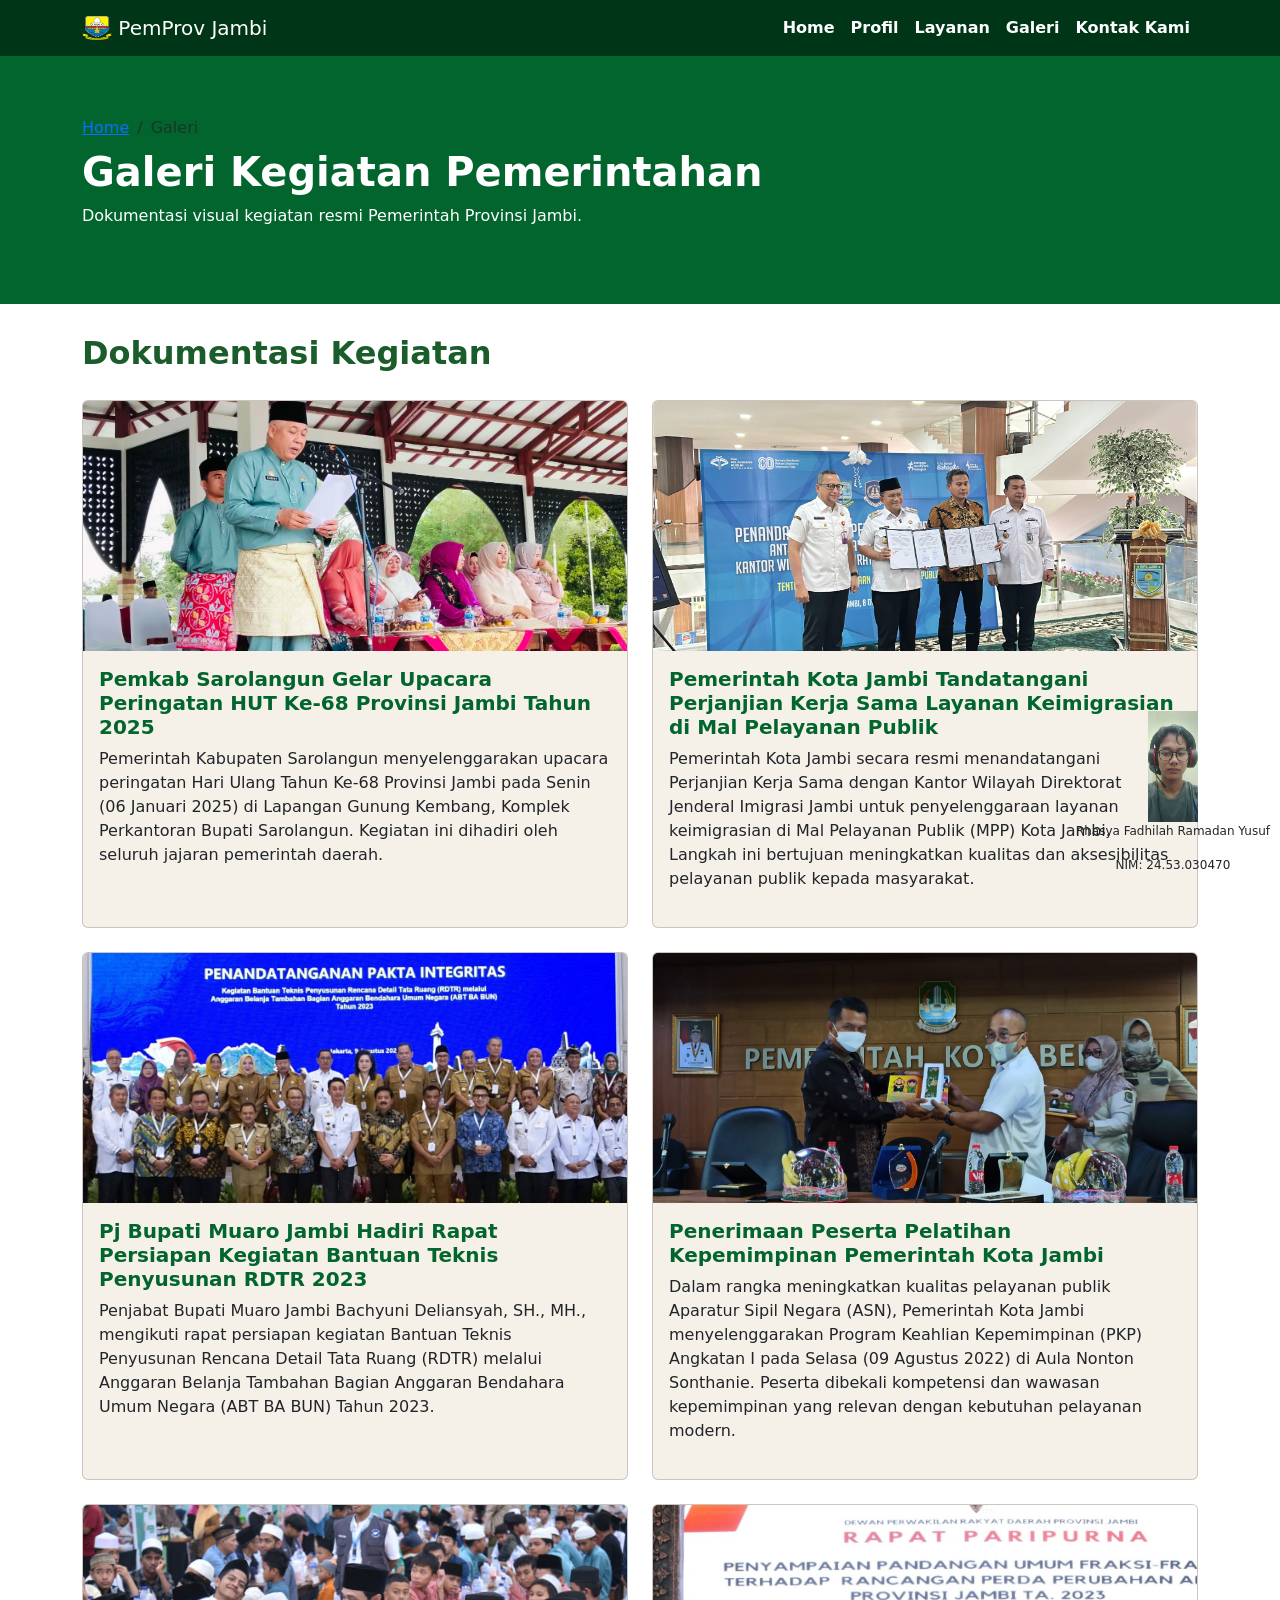
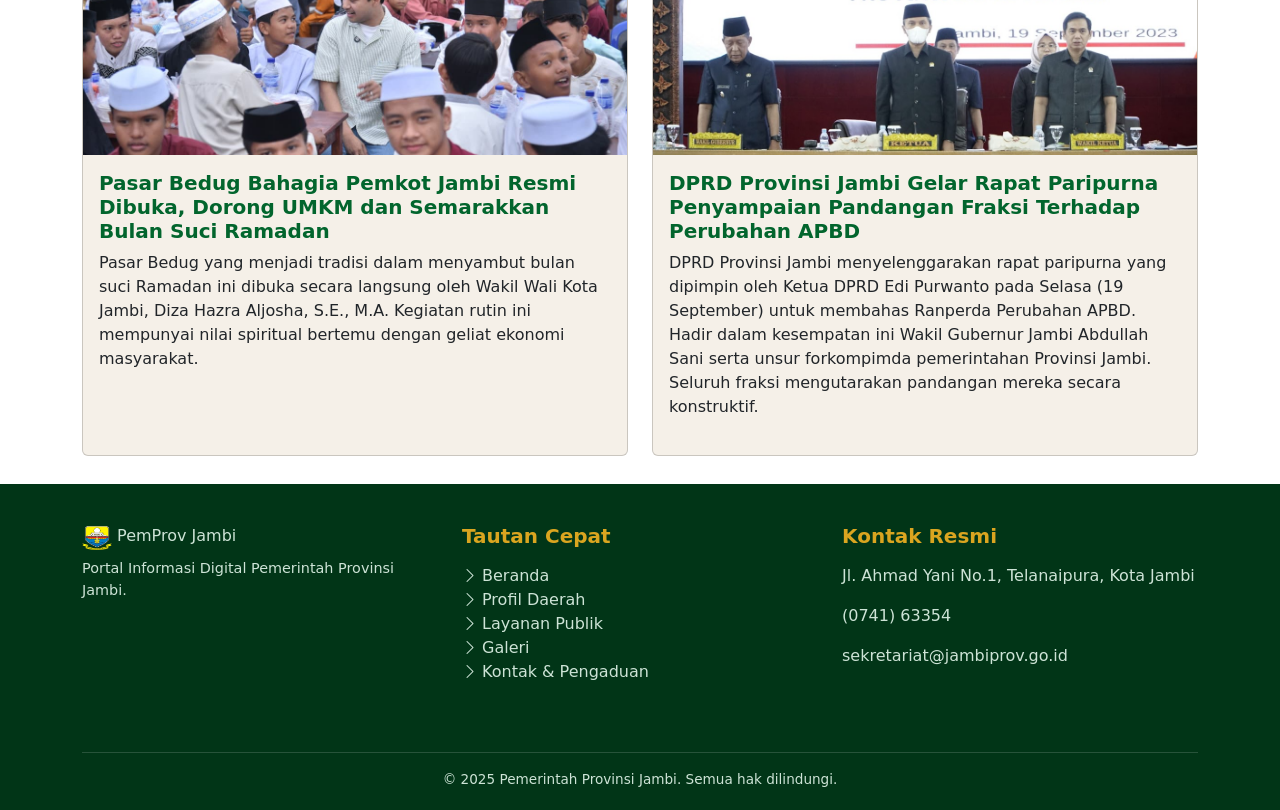
==== galeri.html @ 0cb3bbc1 "Add files via upload" ====
<!doctype html>
<html lang="en">

<head>

    <meta charset="utf-8">
    <meta name="viewport" content="width=device-width, initial-scale=1">
    <link href="https://cdn.jsdelivr.net/npm/bootstrap@5.0.2/dist/css/bootstrap.min.css" rel="stylesheet"
        integrity="sha384-EVSTQN3/azprG1Anm3QDgpJLIm9Nao0Yz1ztcQTwFspd3yD65VohhpuuCOmLASjC" crossorigin="anonymous">
    <link rel="stylesheet" href="style.css">
    <link rel="stylesheet" href="https://cdn.jsdelivr.net/npm/bootstrap-icons@1.11.3/font/bootstrap-icons.min.css">
     <link rel="shortcut icon" href="gambar/logo provinsi.png">
    <title>Galeri</title>
</head>

<body>
    <nav class="navbar navbar-expand-lg navbar-dark">
        <div class="container">
            <a class="navbar-brand" href="index.html">
                <img src="gambar/logo provinsi.png" alt="Logo" width="30" height="24"
                    class="d-inline-block align-text-top">
                PemProv Jambi
            </a>
            <button class="navbar-toggler" type="button" data-bs-toggle="collapse" data-bs-target="#navbarNav"
                aria-controls="navbarNav" aria-expanded="false" aria-label="Toggle navigation">
                <span class="navbar-toggler-icon"></span>
            </button>
            <div class="collapse navbar-collapse" id="navbarNav">
                <ul class="navbar-nav ms-auto">
                    <li class="nav-item">
                        <a class="nav-link" href="index.html">Home</a>
                    </li>
                    <li class="nav-item">
                        <a class="nav-link" href="profil.html">Profil</a>
                    </li>
                    <li class="nav-item">
                        <a class="nav-link" href="layanan.html">Layanan</a>
                    </li>
                    <li class="nav-item">
                        <a class="nav-link active" aria-current="page" href="galeri.html">Galeri</a>
                    </li>
                    <li class="nav-item">
                        <a class="nav-link" href="kontak.html">Kontak Kami</a>
                    </li>
                </ul>
            </div>
        </div>
    </nav>


    <div class="page-header">
        <div class="container">
            <nav aria-label="breadcrumb">
                <ol class="breadcrumb mb-2">
                    <li class="breadcrumb-item"><a href="index.html">Home</a></li>
                    <li class="breadcrumb-item active" aria-current="page">Galeri</li>
                </ol>
            </nav>
            
            <h1>Galeri Kegiatan Pemerintahan</h1>
            <p>Dokumentasi visual kegiatan resmi Pemerintah Provinsi Jambi.</p>
        </div>
    </div>

    <section class="Galeri-section">
        <div class="container">
            <h2 class="section-title">Dokumentasi Kegiatan</h2>

            <div class="row row-cols-1 row-cols-md-2 g-4">
                <div class="col">
                    <div class="card">
                        <img src="gambar/upacara.jpg" class="card-img-top" alt="Upacara HUT Provinsi Jambi">
                        <div class="card-body">
                            <h5 class="card-title">Pemkab Sarolangun Gelar Upacara Peringatan HUT Ke-68 Provinsi Jambi Tahun 2025</h5>
                            <p class="card-text">Pemerintah Kabupaten Sarolangun menyelenggarakan upacara peringatan Hari Ulang Tahun Ke-68 Provinsi Jambi pada Senin (06 Januari 2025) di Lapangan Gunung Kembang, Komplek Perkantoran Bupati Sarolangun. Kegiatan ini dihadiri oleh seluruh jajaran pemerintah daerah.</p>
                        </div>
                    </div>
                </div>
                <div class="col">
                    <div class="card">
                        <img src="gambar/Kerja sama MPP kota3.jpeg" class="card-img-top" alt="Kerja Sama MPP">
                        <div class="card-body">
                            <h5 class="card-title">Pemerintah Kota Jambi Tandatangani Perjanjian Kerja Sama Layanan Keimigrasian di Mal Pelayanan Publik</h5>
                            <p class="card-text">Pemerintah Kota Jambi secara resmi menandatangani Perjanjian Kerja Sama dengan Kantor Wilayah Direktorat Jenderal Imigrasi Jambi untuk penyelenggaraan layanan keimigrasian di Mal Pelayanan Publik (MPP) Kota Jambi. Langkah ini bertujuan meningkatkan kualitas dan aksesibilitas pelayanan publik kepada masyarakat.</p>
                        </div>
                    </div>
                </div>
                <div class="col">
                    <div class="card">
                        <img src="gambar/Rapat_Persiapan_Kegiatan_Bantuan_Teknis_Penyusunan_RDTR_Melalui_ABT_BA_BUN_Tahun_2023.jpg"
                            class="card-img-top" alt="Rapat Persiapan RDTR">
                        <div class="card-body">
                            <h5 class="card-title">Pj Bupati Muaro Jambi Hadiri Rapat Persiapan Kegiatan Bantuan Teknis Penyusunan RDTR 2023</h5>
                            <p class="card-text">Penjabat Bupati Muaro Jambi Bachyuni Deliansyah, SH., MH., mengikuti rapat persiapan kegiatan Bantuan Teknis Penyusunan Rencana Detail Tata Ruang (RDTR) melalui Anggaran Belanja Tambahan Bagian Anggaran Bendahara Umum Negara (ABT BA BUN) Tahun 2023.</p>
                        </div>
                    </div>
                </div>
                <div class="col">
                    <div class="card">
                        <img src="gambar/penerimaaan peserta.jpeg" class="card-img-top" alt="Penerimaan Peserta Pelatihan">
                        <div class="card-body">
                            <h5 class="card-title">Penerimaan Peserta Pelatihan Kepemimpinan Pemerintah Kota Jambi</h5>
                            <p class="card-text">Dalam rangka meningkatkan kualitas pelayanan publik Aparatur Sipil Negara (ASN), Pemerintah Kota Jambi menyelenggarakan Program Keahlian Kepemimpinan (PKP) Angkatan I pada Selasa (09 Agustus 2022) di Aula Nonton Sonthanie. Peserta dibekali kompetensi dan wawasan kepemimpinan yang relevan dengan kebutuhan pelayanan modern.</p>
                        </div>
                    </div>
                </div>
                <div class="col">
                    <div class="card">
                        <img src="gambar/pasar bedug.jpeg" class="card-img-top" alt="Pasar Bedug Bahagia">
                        <div class="card-body">
                            <h5 class="card-title">Pasar Bedug Bahagia Pemkot Jambi Resmi Dibuka, Dorong UMKM dan Semarakkan Bulan Suci Ramadan</h5>
                            <p class="card-text">Pasar Bedug yang menjadi tradisi dalam menyambut bulan suci Ramadan ini dibuka secara langsung oleh Wakil Wali Kota Jambi, Diza Hazra Aljosha, S.E., M.A. Kegiatan rutin ini mempunyai nilai spiritual bertemu dengan geliat ekonomi masyarakat.</p>
                        </div>
                    </div>
                </div>
                <div class="col">
                    <div class="card">
                        <img src="gambar/rapat jambi.jpg" class="card-img-top" alt="Rapat Paripurna DPRD">
                        <div class="card-body">
                            <h5 class="card-title">DPRD Provinsi Jambi Gelar Rapat Paripurna Penyampaian Pandangan Fraksi Terhadap Perubahan APBD</h5>
                            <p class="card-text">DPRD Provinsi Jambi menyelenggarakan rapat paripurna yang dipimpin oleh Ketua DPRD Edi Purwanto pada Selasa (19 September) untuk membahas Ranperda Perubahan APBD. Hadir dalam kesempatan ini Wakil Gubernur Jambi Abdullah Sani serta unsur forkompimda pemerintahan Provinsi Jambi. Seluruh fraksi mengutarakan pandangan mereka secara konstruktif.</p>
                        </div>
                    </div>
                </div>
            </div>
        </div>
    </section>

    
    <footer>
        <div class="container">
            <div class="row">
                <div class="col-md-4 mb-4">
                    <a class="navbar-brand" href="index.html">
                        <img src="gambar/logo provinsi.png" alt="Logo" width="30" height="24"
                            class="d-inline-block align-text-top">
                        PemProv Jambi </a>
                    <p class="mt-2" style="font-size:0.9rem; ">Portal Informasi Digital Pemerintah Provinsi Jambi.</p>
                </div>
                <div class="col-md-4 mb-4">
                    <h5>Tautan Cepat</h5>
                    <ul class="list-unstyled">
                        <li><a href="index.html"><i class="bi bi-chevron-right me-1"></i>Beranda</a></li>
                        <li><a href="profil.html"><i class="bi bi-chevron-right me-1"></i>Profil Daerah</a></li>
                        <li><a href="layanan.html"><i class="bi bi-chevron-right me-1"></i>Layanan Publik</a></li>
                        <li><a href="galeri.html"><i class="bi bi-chevron-right me-1"></i>Galeri</a></li>
                        <li><a href="kontak.html"><i class="bi bi-chevron-right me-1"></i>Kontak & Pengaduan</a></li>
                    </ul>
                </div>
                <div class="col-md-4 mb-4">
                    <h5>Kontak Resmi</h5>
                    <p>Jl. Ahmad Yani No.1, Telanaipura, Kota Jambi</p>
                    <p>(0741) 63354</p>
                    <p>sekretariat@jambiprov.go.id</p>
                </div>
            </div>
            <div class="copyright">© 2025 Pemerintah Provinsi Jambi. Semua hak dilindungi.</div>
        </div>
    </footer>
<div style="position:fixed; bottom:10px; right:10px; text-align:center;">
        <img src="gambar/foto gw.jpeg" width="50">
        <p style="font-size:12px;">Rhasya Fadhilah Ramadan Yusuf</p>
        <p style="font-size:12px;">NIM: 24.53.030470</p>
      </div>

    <script src="https://cdn.jsdelivr.net/npm/bootstrap@5.0.2/dist/js/bootstrap.bundle.min.js"
        integrity="sha384-MrcW6ZMFYlzcLA8Nl+NtUVF0sA7MsXsP1UyJoMp4YLEuNSfAP+JcXn/tWtIaxVXM"
        crossorigin="anonymous"></script>
</body>
</html>
---- style.css ----
.navbar {
    background-color: #013517;
}

.nav-item a {
    color: #fff;
    font-weight: bold;
}
.carousel-contain {
    height: 500px;
    background-color: #1a3a2a;
    
}

.carousel-item img {
  width: 100%;
  height: 500px;
  object-fit: cover;
  opacity: 0.55;
}

.carousel-caption {
  bottom: 60px;
  left: 50px;
  text-align: left;
  position: absolute;
  max-width: 50%;
}

.carousel-caption h2 {
    font-weight: bold;
}

.sambutan {
    background-color: #f5f0e8;
  
    padding: 60px;
}

.sambutan h2 {
    font-weight: bold;
    margin-bottom: 20px;
    color: #054621;
}

.page-header {
    background-color:#02652d;
    padding: 60px 0;
}

.page-header h1 {
    font-weight: bold;
    color: white;
}

.page-header p {
    color: white;
}

.section-title {
  color: #1a5c2a;
  font-weight: 700;
  margin-bottom: 8px;
  margin-top: 30px;
}

.lambang-section {
  background-color: #ffffff;
  padding: 18px;
  border-radius: 14px;
  box-shadow: 0 1px 8px rgba(0, 0, 0, 0.08);
  border: 1px solid rgba(2, 101, 45, 0.35);
  margin-top: 30px;
}

.lambang-title {
  font-weight: 700;
  font-size: 1.1rem;
  margin-bottom: 12px;
  border-bottom: none;
  padding-bottom: 0;
}

.lambang-subtitle {
  font-size: 1rem;
  font-weight: 700;
  color: #02652d;
}

.lambang-name {
  font-weight: 700;
  margin-bottom: 0.4rem;
}

.lambang-description {
  font-size: 0.92rem;
  color: #40514e;
  line-height: 1.4;
}

.lambang-table {
  margin: 0;
}

.lambang-table tbody tr td {
  padding: 4px 0;
}

.lambang-summary {
  padding-top: 10px;
  border-top: 1px solid rgba(2, 101, 45, 0.15);
}

.lambang-summary p {
  margin-bottom: 0.3rem;
  font-size: 0.92rem;
}

.lambang-summary strong {
  color: #02652d;
}

.visi-misi-section {
  background-color: #f5f0e8;
  padding: 60px 0;
}

.visi-kolom {
    padding: 32px;
    background-color: darkgreen;
    border-radius: 12px;
    height: 100%; 
}

.visi-kolom h4 {
    color: goldenrod;
    font-weight: bold;
}

.misi-kolom {
    padding: 32px;
    background-color: white;
    border-radius: 12px;
    height: 100%;
}

.misi-kolom h4 {
    color: goldenrod;
    font-weight: bold;
}

.misi-item {
  display: flex;
  gap: 12px;
  margin-bottom: 16px;
}

.misi-num {
  min-width: 32px;
  height: 32px;
  background-color: goldenrod;
  color: #fff;
  border-radius: 50%;
  display: flex;
  align-items: center;
  justify-content: center;
  font-weight: 700;
  font-size: 0.85rem;
}   

.wilayah-card {
  border: none;
  border-radius: 10px;
  box-shadow: 0 2px 10px rgba(0,0,0,0.07);
  transition: transform 0.2s;
}
.wilayah-card:hover {
  transform: translateY(-4px);
}
 .wilayah-card .card-header {
  background-color: #02652d;
  color: #fff;
  font-weight: 600;
  border-radius: 10px 10px 0 0 !important;
}
.stat-box {
  text-align: center;
  padding: 20px;
}
.stat-box .stat-num {
  font-size: 2.5rem;
  font-weight: 700;
  color: #02652d;
}
.stat-box .stat-label {
  color: #666;
  font-size: 0.9rem;
}

.tombol-galeri {
    display: flex;
    flex-wrap: wrap;
    gap: 20px;
    margin-top: 30px;
}

.Galeri-section .card {
    background-color: #f5f0e8;
    margin-top: 20px;
    height: 100%;
}

.Galeri-section .card-img-top {
    width: 100%;
    height: 250px;
    object-fit: cover;
}

.Galeri-section .card-body {
    display: flex;
    flex-direction: column;
    justify-content: flex-start;
}
.card{
    transition: 0.3s;
}

.card:hover{
    transform: translateY(-5px);
}

.card-title{
    font-weight: bold;
    color: #02652d;
}

.card-dinas {
  border: none;
  border-radius: 12px;
  box-shadow: 0 3px 14px rgba(0,0,0,0.09);
  transition: transform 0.25s, box-shadow 0.25s;
  overflow: hidden;
}
.card-dinas:hover {
  transform: translateY(-6px);
  box-shadow: 0 8px 24px rgba(0,0,0,0.14);
}
.card-dinas .card-body {
  padding: 28px;
}
.dinas-icon {
  width: 64px;
  height: 64px;
  border-radius: 16px;
  display: flex;
  align-items: center;
  justify-content: center;
  font-size: 1.8rem;
  color: #fff;
  margin-bottom: 16px;
}
.card-dinas h5 {
  color: var(--hijau-tua);
  font-weight: 700;
  margin-bottom: 8px;
}
.card-dinas p {
  font-size: 0.9rem;
  color: #555;
}

footer {
  background-color: #013517;
  color: #cde3d6;
  padding: 40px 0 20px;
}
footer h5 {
  color: goldenrod;
  font-weight: 700;
  margin-bottom: 16px;
}
footer a {
  color: #cde3d6;
  text-decoration: none;
}
footer a:hover {
  color: goldenrod;
}
footer .copyright {
  border-top: 1px solid rgba(255,255,255,0.15);
  margin-top: 28px;
  padding-top: 16px;
  font-size: 0.85rem;
  text-align: center;
}


.Galeri-section {
  padding-bottom: 48px; 
}

.Galeri-section .row {
  align-items: stretch; 
}

.Galeri-section .card {
  display: flex;
  flex-direction: column;
  height: 100%;
}



.form-card {
  background: #fff;
  border-radius: 14px;
  box-shadow: 0 4px 20px rgba(0,0,0,0.08);
  padding: 36px;
}
.form-label {
  font-weight: 600;
  color: #013517;
}
.form-control:focus,
.form-select:focus {
  border-color: #02652d;
  box-shadow: 0 0 0 0.2rem rgba(46,139,87,0.2);
}
.btn-kirim {
background-color: #013517;
  border: none;
  color: white;
  padding: 12px 32px;
  font-weight: 600;
  border-radius: 8px;
  font-size: 1rem;
  width: 100%;
  transition: opacity 0.2s;
}
.btn-kirim:hover {
  opacity: 0.88;
  color: #013517;
}
#alertSuccess { display: none; }


.info-card {
  background: linear-gradient(135deg, #013517, #02652d);
  border-radius: 14px;
  padding: 32px;
  color: #fff;
  height: 100%;
}
.info-card h4 {
  color: goldenrod;
  font-weight: 700;
  margin-bottom: 24px;
}
.info-item {
  display: flex;
  gap: 14px;
  margin-bottom: 20px;
  align-items: flex-start;
}
.info-icon {
  min-width: 42px;
  height: 42px;
  background: rgba(255,255,255,0.15);
  border-radius: 10px;
  display: flex;
  align-items: center;
  justify-content: center;
  font-size: 1.2rem;
}
.info-text strong {
  display: block;
  color: goldenrod;
  margin-bottom: 2px;
}
.info-text span {
  font-size: 0.9rem;
  color: #c8e8d4;
}
.sosmed-btn {
  display: inline-flex;
  align-items: center;
  gap: 8px;
  background: rgba(255,255,255,0.12);
  border: 1px solid rgba(255,255,255,0.25);
  border-radius: 8px;
  padding: 8px 14px;
  color: #fff;
  text-decoration: none;
  font-size: 0.85rem;
  transition: background 0.2s;
}
.sosmed-btn:hover {
  background: rgba(255,255,255,0.25);
  color: #fff;
}

.maps-section {
  background-color: beige;
  padding: 60px 0;
}
.maps-wrapper {
  border-radius: 14px;
  overflow: hidden;
  box-shadow: 0 4px 20px rgba(0,0,0,0.1);
}
.maps-wrapper iframe {
  width: 100%;
  height: 420px;
  border: none;
}
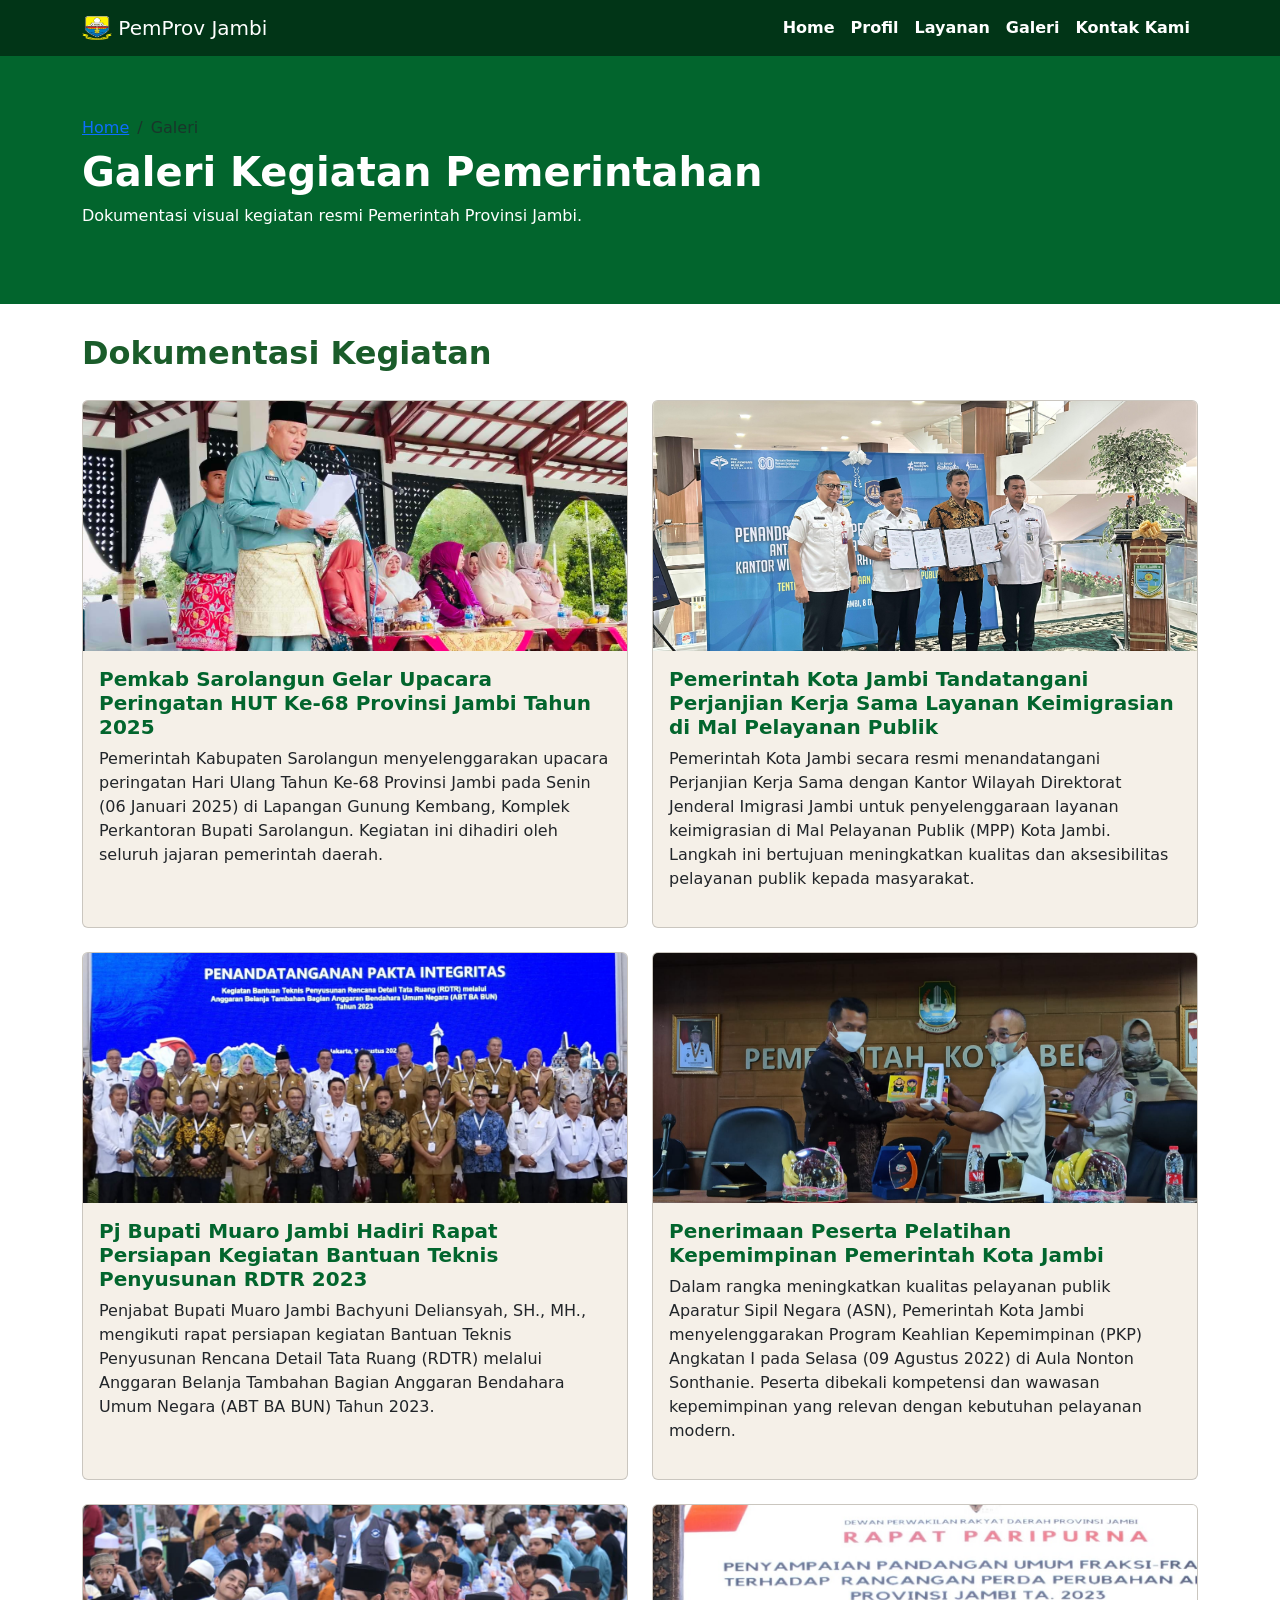
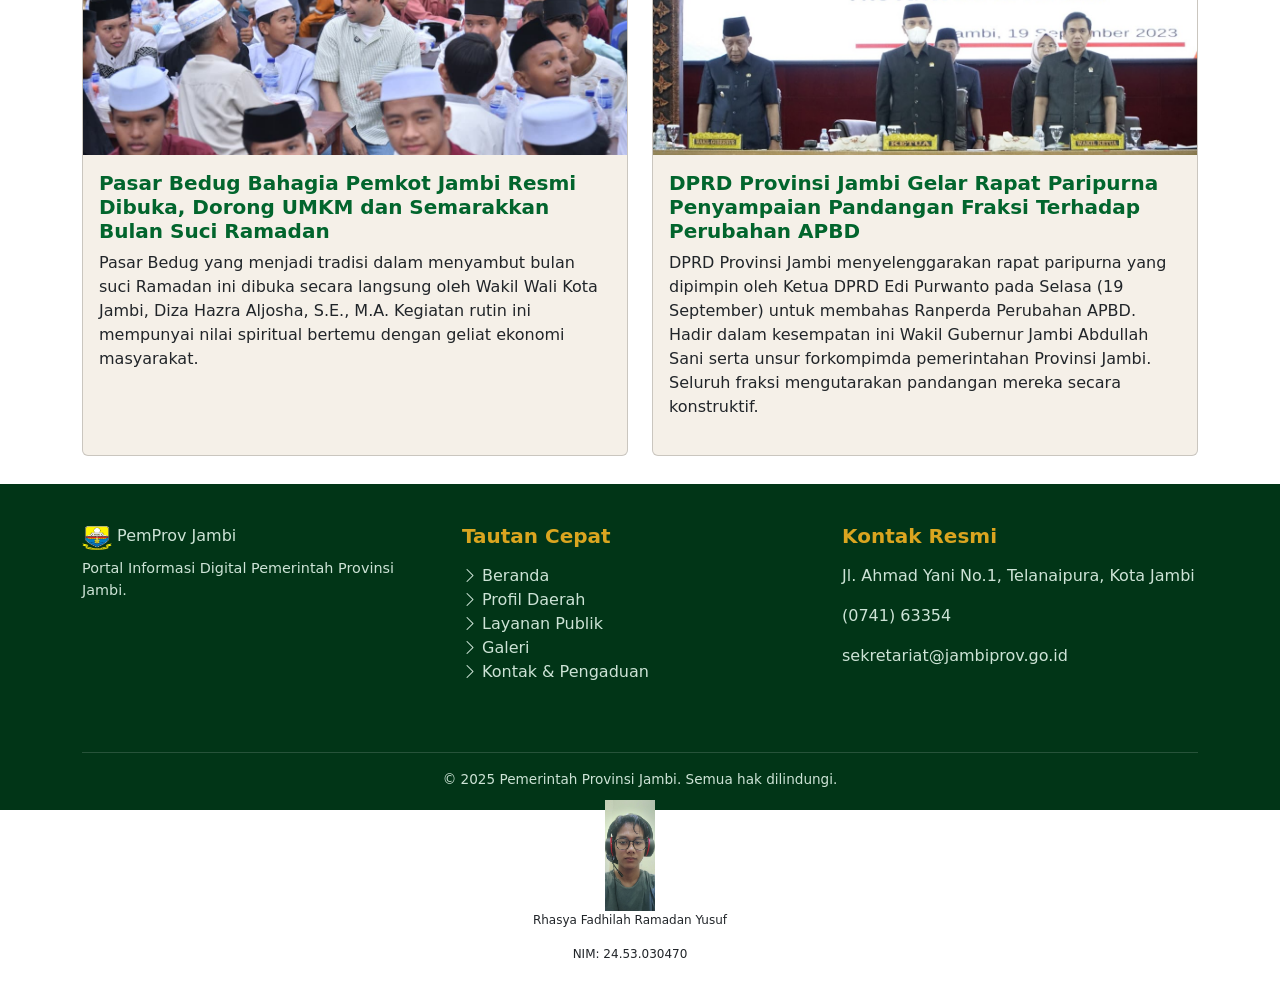
==== commit a806b3c2: "Update galeri.html" ====
--- a/galeri.html
+++ b/galeri.html
@@ -157,7 +157,7 @@
             <div class="copyright">© 2025 Pemerintah Provinsi Jambi. Semua hak dilindungi.</div>
         </div>
     </footer>
-<div style="position:fixed; bottom:10px; right:10px; text-align:center;">
+<div style="position:relative; bottom:10px; right:10px; text-align:center;">
         <img src="gambar/foto gw.jpeg" width="50">
         <p style="font-size:12px;">Rhasya Fadhilah Ramadan Yusuf</p>
         <p style="font-size:12px;">NIM: 24.53.030470</p>
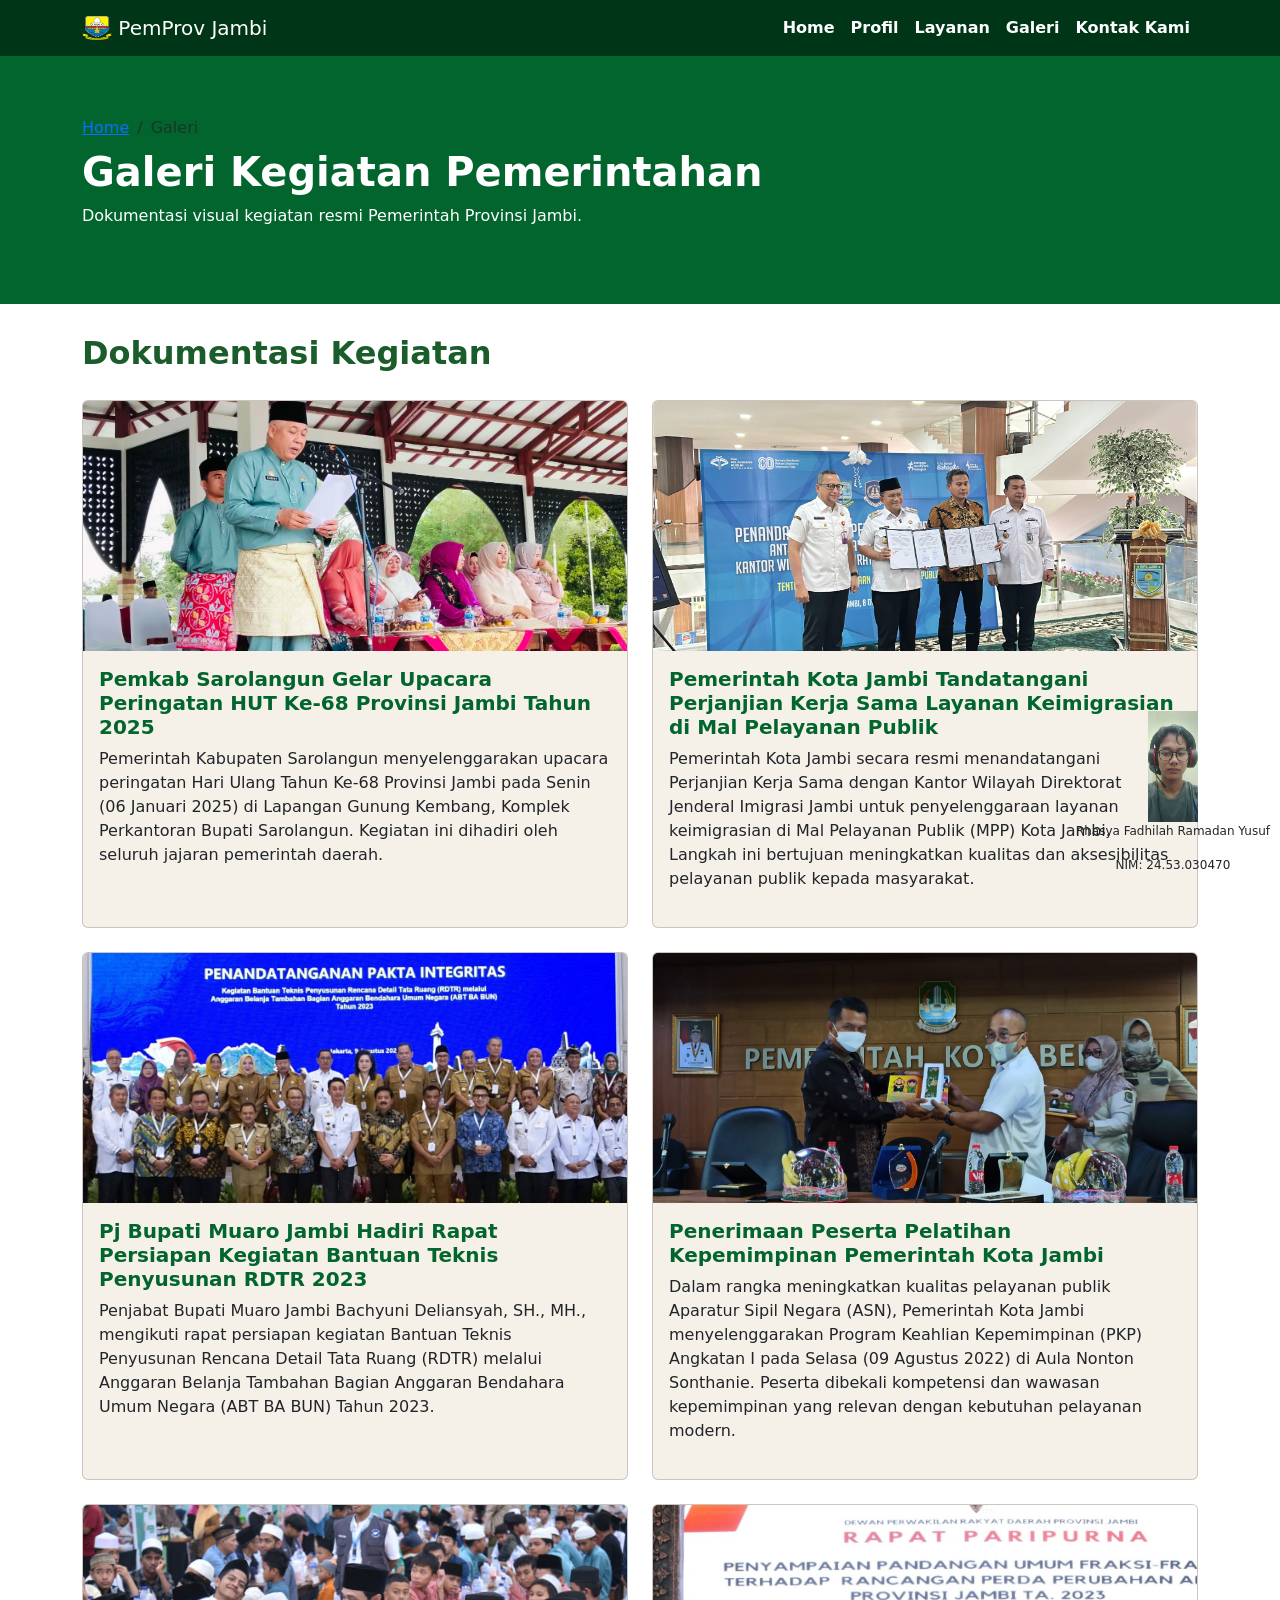
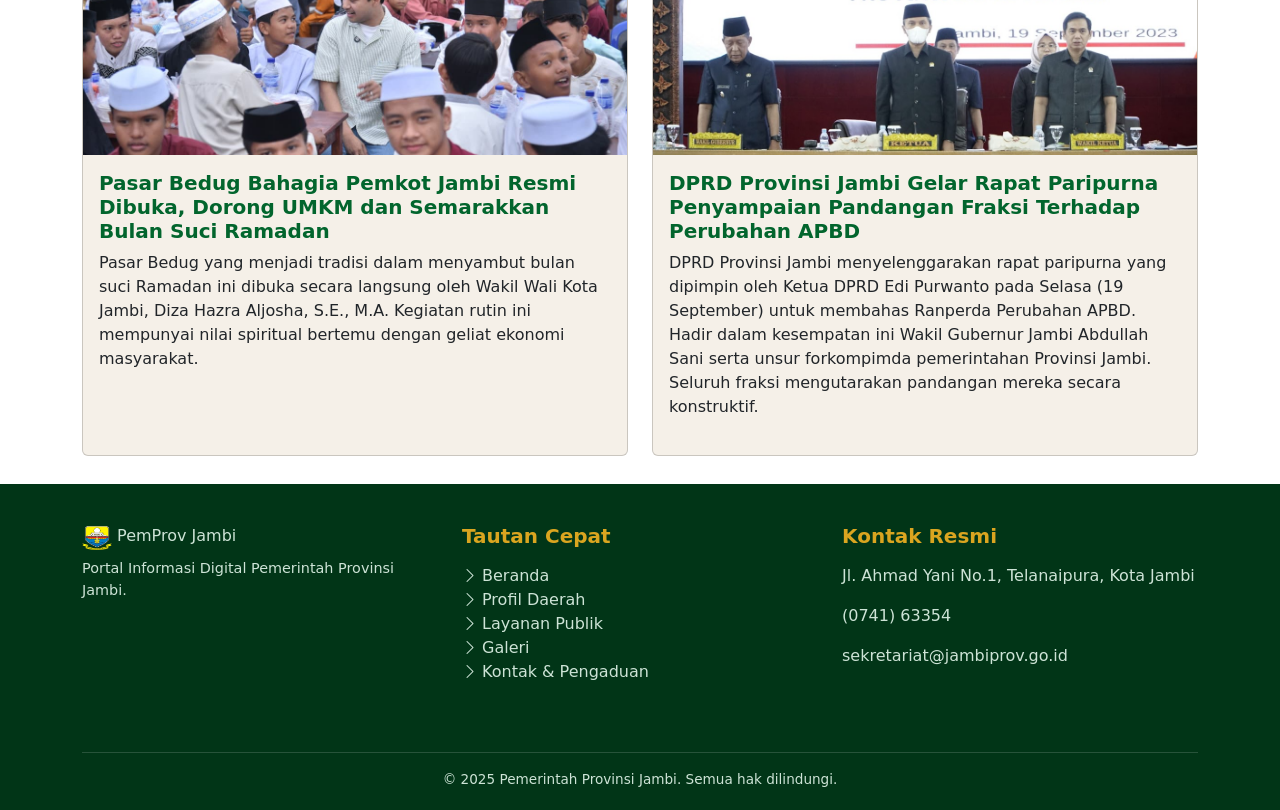
==== commit 79b2a81c: "Add files via upload" ====
--- a/galeri.html
+++ b/galeri.html
@@ -157,7 +157,7 @@
             <div class="copyright">© 2025 Pemerintah Provinsi Jambi. Semua hak dilindungi.</div>
         </div>
     </footer>
-<div style="position:relative; bottom:10px; right:10px; text-align:center;">
+<div style="position:fixed; bottom:10px; right:10px; text-align:center;">
         <img src="gambar/foto gw.jpeg" width="50">
         <p style="font-size:12px;">Rhasya Fadhilah Ramadan Yusuf</p>
         <p style="font-size:12px;">NIM: 24.53.030470</p>
